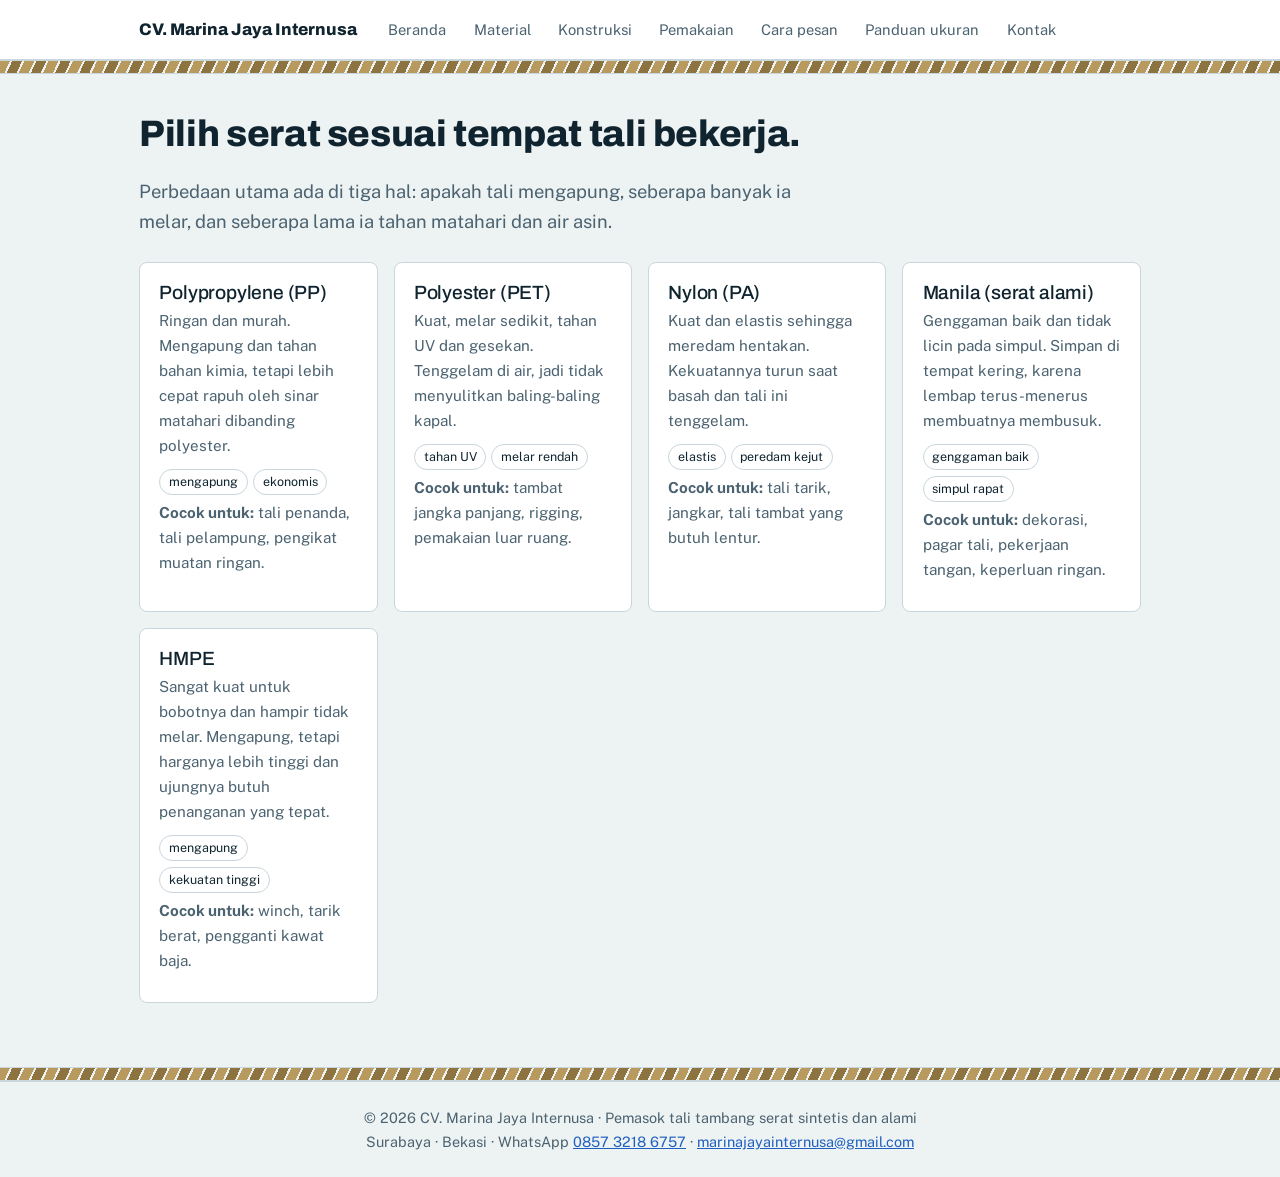
==== material.html @ 2a377799 "Add files via upload" ====
<!DOCTYPE html>
<html lang="id">
<head>
<meta charset="utf-8">
<meta name="viewport" content="width=device-width, initial-scale=1, viewport-fit=cover">
<title>Material – CV. Marina Jaya Internusa</title>
<link rel="preconnect" href="https://fonts.googleapis.com">
<link rel="stylesheet" href="https://fonts.googleapis.com/css2?family=Archivo:wght@500;800&family=Public+Sans:wght@400;600&display=swap">
<link rel="stylesheet" href="style.css">
</head>
<body data-page="material.html">
<header><div class="bar">
<a class="brand" href="index.html">CV. Marina Jaya Internusa</a>
<nav aria-label="Menu utama">
<a href="index.html">Beranda</a><a href="material.html">Material</a><a href="konstruksi.html">Konstruksi</a><a href="pemakaian.html">Pemakaian</a><a href="cara-pesan.html">Cara pesan</a><a href="panduan.html">Panduan ukuran</a><a href="kontak.html">Kontak</a>
</nav></div></header>
<div class="rope" aria-hidden="true"></div>
<main>
<section class="page">
<h2>Pilih serat sesuai tempat tali bekerja.</h2>
<p class="lead">Perbedaan utama ada di tiga hal: apakah tali mengapung, seberapa banyak ia melar, dan seberapa lama ia tahan matahari dan air asin.</p>
<div class="grid">
<div class="card"><h3>Polypropylene (PP)</h3><p>Ringan dan murah. Mengapung dan tahan bahan kimia, tetapi lebih cepat rapuh oleh sinar matahari dibanding polyester.</p><span class="tag">mengapung</span><span class="tag">ekonomis</span><p><b>Cocok untuk:</b> tali penanda, tali pelampung, pengikat muatan ringan.</p></div>
<div class="card"><h3>Polyester (PET)</h3><p>Kuat, melar sedikit, tahan UV dan gesekan. Tenggelam di air, jadi tidak menyulitkan baling-baling kapal.</p><span class="tag">tahan UV</span><span class="tag">melar rendah</span><p><b>Cocok untuk:</b> tambat jangka panjang, rigging, pemakaian luar ruang.</p></div>
<div class="card"><h3>Nylon (PA)</h3><p>Kuat dan elastis sehingga meredam hentakan. Kekuatannya turun saat basah dan tali ini tenggelam.</p><span class="tag">elastis</span><span class="tag">peredam kejut</span><p><b>Cocok untuk:</b> tali tarik, jangkar, tali tambat yang butuh lentur.</p></div>
<div class="card"><h3>Manila (serat alami)</h3><p>Genggaman baik dan tidak licin pada simpul. Simpan di tempat kering, karena lembap terus-menerus membuatnya membusuk.</p><span class="tag">genggaman baik</span><span class="tag">simpul rapat</span><p><b>Cocok untuk:</b> dekorasi, pagar tali, pekerjaan tangan, keperluan ringan.</p></div>
<div class="card"><h3>HMPE</h3><p>Sangat kuat untuk bobotnya dan hampir tidak melar. Mengapung, tetapi harganya lebih tinggi dan ujungnya butuh penanganan yang tepat.</p><span class="tag">mengapung</span><span class="tag">kekuatan tinggi</span><p><b>Cocok untuk:</b> winch, tarik berat, pengganti kawat baja.</p></div>
</div>
</section>
</main>
<div class="rope" aria-hidden="true"></div>
<footer>© 2026 CV. Marina Jaya Internusa · Pemasok tali tambang serat sintetis dan alami<br>Surabaya · Bekasi · WhatsApp <a href="https://wa.me/6285732186757" target="_blank" rel="noopener">0857 3218 6757</a> · <a href="mailto:marinajayainternusa@gmail.com">marinajayainternusa@gmail.com</a></footer>
<script src="script.js"></script>
</body>
</html>
---- style.css ----
:root{--bg:#edf2f3;--surface:#fff;--ink:#10242f;--muted:#4b6270;--line:#c9d6db;--accent:#1f5fbf;--accent-ink:#fff;--hemp:#b89a5e;
color-scheme:light;box-sizing:border-box;padding-top:env(safe-area-inset-top,0px);padding-bottom:env(safe-area-inset-bottom,0px)}
@media (prefers-color-scheme:dark){:root:not([data-theme="light"]){--bg:#0d1b24;--surface:#14293a;--ink:#e8f0f3;--muted:#9bb2bf;--line:#264256;--accent:#6aa3f5;--accent-ink:#0d1b24;color-scheme:dark}}
:root[data-theme="dark"]{--bg:#0d1b24;--surface:#14293a;--ink:#e8f0f3;--muted:#9bb2bf;--line:#264256;--accent:#6aa3f5;--accent-ink:#0d1b24;color-scheme:dark}
html{scroll-padding-top:env(safe-area-inset-top,0px)}
*,*::before,*::after{box-sizing:border-box}
body{margin:0;background:var(--bg);color:var(--ink);font:400 1rem/1.65 "Public Sans",system-ui,sans-serif}
h1,h2,h3{font-family:Archivo,"Arial Narrow",sans-serif;line-height:1.1;margin:0 0 .6em;letter-spacing:-.01em}
h1{font-weight:800;font-size:clamp(2.2rem,7vw,4rem);max-width:15ch}
h2{font-weight:800;font-size:clamp(1.6rem,4vw,2.3rem)}
h3{font-weight:500;font-size:1.2rem}
p{max-width:64ch;margin:0 0 1em}
a{color:var(--accent)}
:focus-visible{outline:3px solid var(--accent);outline-offset:2px}
body::before{content:"";position:fixed;inset:0 0 auto;height:env(safe-area-inset-top,0px);background:var(--surface);z-index:11}
header{position:sticky;top:env(safe-area-inset-top,0px);z-index:10;background:var(--surface);border-bottom:1px solid var(--line)}
.bar{max-width:1040px;margin:0 auto;padding:.7rem 1.2rem;display:flex;align-items:center;gap:1.2rem}
.brand{font:800 1.05rem Archivo,sans-serif;color:var(--ink);text-decoration:none;white-space:nowrap}
nav{display:flex;gap:.2rem;overflow-x:auto;scrollbar-width:none}
nav a{padding:.4rem .75rem;border-radius:99px;text-decoration:none;color:var(--muted);font-size:.92rem;white-space:nowrap}
nav a[aria-current="page"]{background:var(--ink);color:var(--bg)}
.rope{height:14px;background:repeating-linear-gradient(115deg,var(--hemp) 0 9px,transparent 9px 11px,#8c7340 11px 20px,transparent 20px 22px);border-block:1px solid var(--line)}
main{max-width:1040px;margin:0 auto;padding:2.5rem 1.2rem 4rem}
.lead{font-size:1.15rem;color:var(--muted)}
.btns{display:flex;flex-wrap:wrap;gap:.7rem;margin-top:1.5rem}
.btn{display:inline-block;padding:.75rem 1.3rem;border-radius:6px;font-weight:600;text-decoration:none;background:var(--accent);color:var(--accent-ink);border:2px solid var(--accent);cursor:pointer;font-family:inherit;font-size:1rem}
.btn.alt{background:transparent;color:var(--ink);border-color:var(--ink)}
.grid{display:grid;grid-template-columns:repeat(auto-fit,minmax(230px,1fr));gap:1rem;margin-top:1.5rem}
.card{background:var(--surface);border:1px solid var(--line);border-radius:8px;padding:1.2rem}
.card h3{margin-bottom:.3rem}
.card p{margin:0 0 .6rem;font-size:.95rem;color:var(--muted)}
.tag{display:inline-block;font-size:.78rem;padding:.1rem .55rem;border:1px solid var(--line);border-radius:99px;margin:0 .3rem .3rem 0}
.use{border-top:4px solid var(--accent);border-radius:0 0 8px 8px}
dl{margin:1.5rem 0 0;display:grid;gap:.8rem}
dl div{display:grid;grid-template-columns:4.5rem 1fr;gap:1rem;background:var(--surface);border:1px solid var(--line);border-radius:8px;padding:1rem}
dt{font:800 1.5rem Archivo,sans-serif;color:var(--accent)}
dd{margin:0}
ol.steps{list-style:none;padding:0;margin:1.5rem 0 0;counter-reset:s;display:grid;gap:.8rem}
ol.steps li{counter-increment:s;background:var(--surface);border:1px solid var(--line);border-radius:8px;padding:1rem 1rem 1rem 4rem;position:relative}
ol.steps li::before{content:counter(s);position:absolute;left:1rem;top:.8rem;width:2.2rem;height:2.2rem;border-radius:50%;background:var(--ink);color:var(--bg);display:grid;place-items:center;font:800 1rem Archivo,sans-serif}
ol.steps h3{margin:0 0 .2rem}ol.steps p{margin:0;color:var(--muted)}
.scroll{overflow-x:auto;margin-top:1.5rem}
table{border-collapse:collapse;width:100%;min-width:560px;background:var(--surface)}
th,td{text-align:left;padding:.7rem .9rem;border:1px solid var(--line);font-size:.93rem}
th{font-family:Archivo,sans-serif;font-weight:800}
form{display:grid;gap:1rem;max-width:560px;margin-top:1.5rem}
label{display:grid;gap:.3rem;font-weight:600;font-size:.92rem}
input,select,textarea{font:inherit;padding:.65rem .75rem;border:1px solid var(--line);border-radius:6px;background:var(--surface);color:var(--ink)}
.two{display:grid;grid-template-columns:1fr 1fr;gap:1rem}
pre{white-space:pre-wrap;background:var(--surface);border:1px dashed var(--line);border-radius:8px;padding:1rem;font:inherit;margin:0}
footer{border-top:1px solid var(--line);padding:1.5rem 1.2rem;text-align:center;color:var(--muted);font-size:.9rem}
@media (max-width:520px){.two{grid-template-columns:1fr}.bar{flex-direction:column;align-items:flex-start;gap:.3rem}}
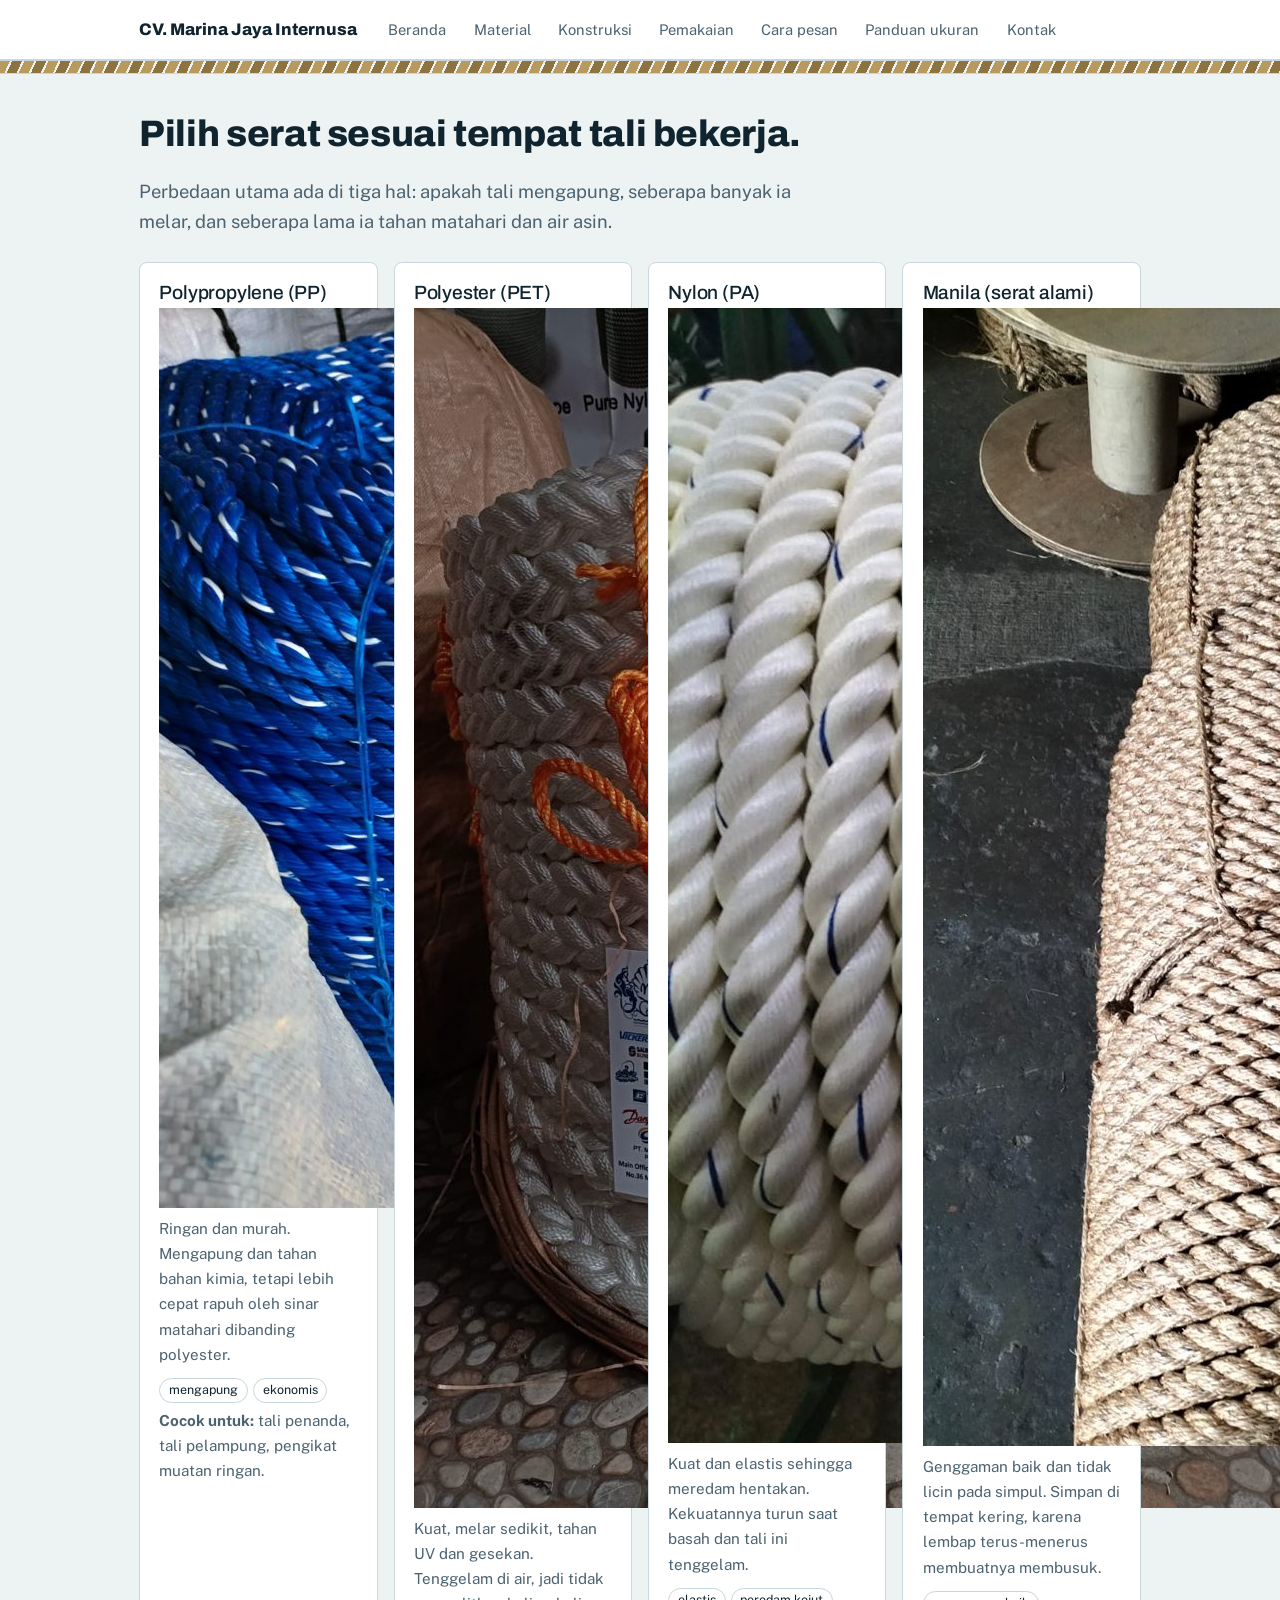
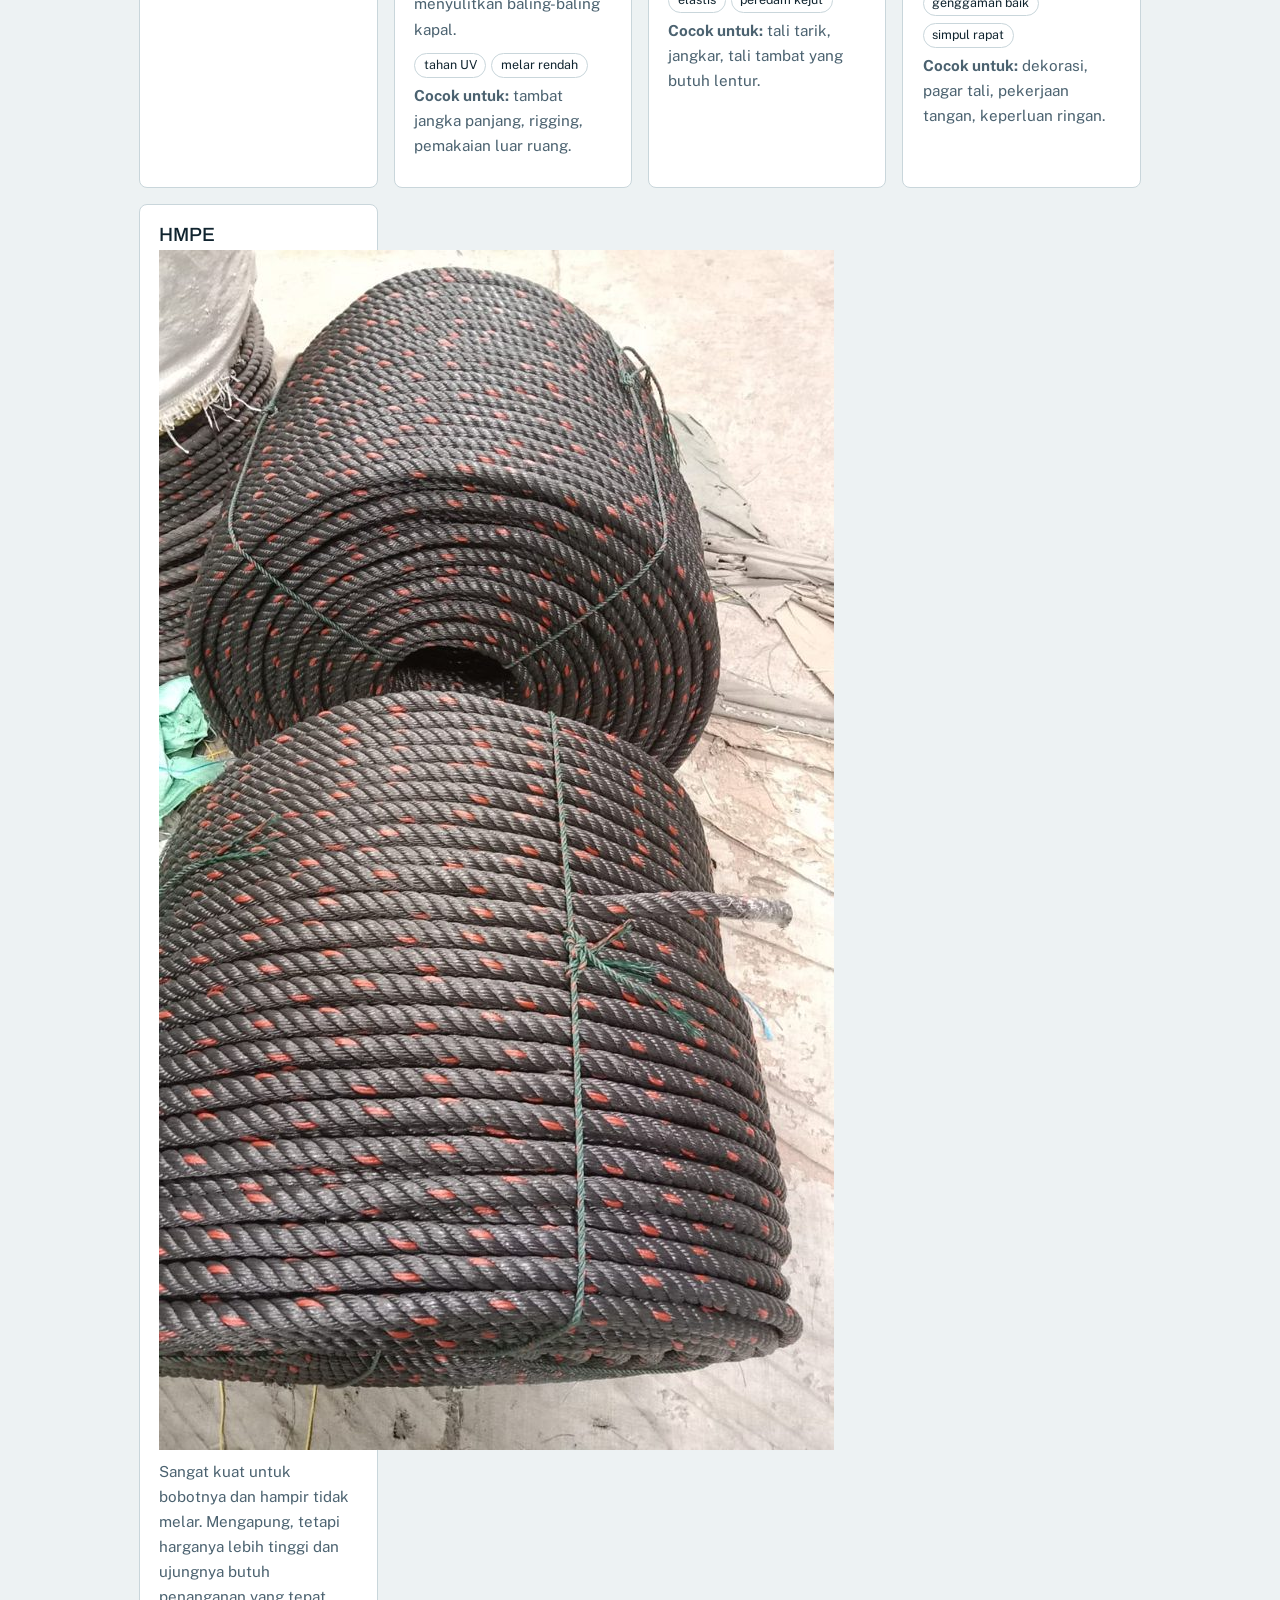
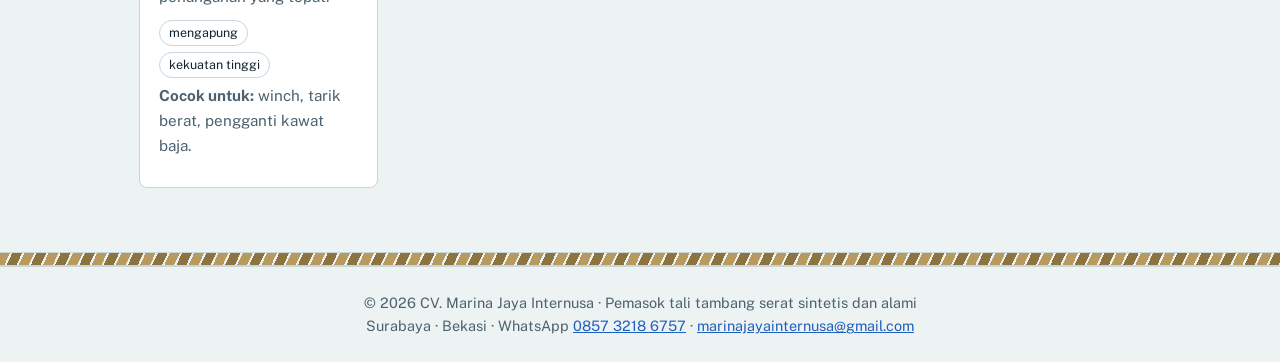
==== commit 52fd136d: "Add files via upload" ====
--- a/material.html
+++ b/material.html
@@ -20,11 +20,11 @@
 <h2>Pilih serat sesuai tempat tali bekerja.</h2>
 <p class="lead">Perbedaan utama ada di tiga hal: apakah tali mengapung, seberapa banyak ia melar, dan seberapa lama ia tahan matahari dan air asin.</p>
 <div class="grid">
-<div class="card"><h3>Polypropylene (PP)</h3><p>Ringan dan murah. Mengapung dan tahan bahan kimia, tetapi lebih cepat rapuh oleh sinar matahari dibanding polyester.</p><span class="tag">mengapung</span><span class="tag">ekonomis</span><p><b>Cocok untuk:</b> tali penanda, tali pelampung, pengikat muatan ringan.</p></div>
-<div class="card"><h3>Polyester (PET)</h3><p>Kuat, melar sedikit, tahan UV dan gesekan. Tenggelam di air, jadi tidak menyulitkan baling-baling kapal.</p><span class="tag">tahan UV</span><span class="tag">melar rendah</span><p><b>Cocok untuk:</b> tambat jangka panjang, rigging, pemakaian luar ruang.</p></div>
-<div class="card"><h3>Nylon (PA)</h3><p>Kuat dan elastis sehingga meredam hentakan. Kekuatannya turun saat basah dan tali ini tenggelam.</p><span class="tag">elastis</span><span class="tag">peredam kejut</span><p><b>Cocok untuk:</b> tali tarik, jangkar, tali tambat yang butuh lentur.</p></div>
-<div class="card"><h3>Manila (serat alami)</h3><p>Genggaman baik dan tidak licin pada simpul. Simpan di tempat kering, karena lembap terus-menerus membuatnya membusuk.</p><span class="tag">genggaman baik</span><span class="tag">simpul rapat</span><p><b>Cocok untuk:</b> dekorasi, pagar tali, pekerjaan tangan, keperluan ringan.</p></div>
-<div class="card"><h3>HMPE</h3><p>Sangat kuat untuk bobotnya dan hampir tidak melar. Mengapung, tetapi harganya lebih tinggi dan ujungnya butuh penanganan yang tepat.</p><span class="tag">mengapung</span><span class="tag">kekuatan tinggi</span><p><b>Cocok untuk:</b> winch, tarik berat, pengganti kawat baja.</p></div>
+<div class="card"><h3>Polypropylene (PP)</h3><img src="tali-polypropylene.jpg" alt="Gulungan tali polypropylene biru tiga untai puntir dengan benang penanda putih" loading="lazy"><p>Ringan dan murah. Mengapung dan tahan bahan kimia, tetapi lebih cepat rapuh oleh sinar matahari dibanding polyester.</p><span class="tag">mengapung</span><span class="tag">ekonomis</span><p><b>Cocok untuk:</b> tali penanda, tali pelampung, pengikat muatan ringan.</p></div>
+<div class="card"><h3>Polyester (PET)</h3><img src="tali-polyester.jpg" alt="Gulungan tali polyester putih anyaman dengan label CV. Marina Jaya Internusa" loading="lazy" style="object-position:50% 70%"><p>Kuat, melar sedikit, tahan UV dan gesekan. Tenggelam di air, jadi tidak menyulitkan baling-baling kapal.</p><span class="tag">tahan UV</span><span class="tag">melar rendah</span><p><b>Cocok untuk:</b> tambat jangka panjang, rigging, pemakaian luar ruang.</p></div>
+<div class="card"><h3>Nylon (PA)</h3><img src="tali-nylon.jpg" alt="Gulungan tali nylon putih tiga untai puntir dengan benang penanda biru" loading="lazy"><p>Kuat dan elastis sehingga meredam hentakan. Kekuatannya turun saat basah dan tali ini tenggelam.</p><span class="tag">elastis</span><span class="tag">peredam kejut</span><p><b>Cocok untuk:</b> tali tarik, jangkar, tali tambat yang butuh lentur.</p></div>
+<div class="card"><h3>Manila (serat alami)</h3><img src="tali-manila.jpg" alt="Gulungan tali manila berwarna cokelat keemasan di gudang" loading="lazy"><p>Genggaman baik dan tidak licin pada simpul. Simpan di tempat kering, karena lembap terus-menerus membuatnya membusuk.</p><span class="tag">genggaman baik</span><span class="tag">simpul rapat</span><p><b>Cocok untuk:</b> dekorasi, pagar tali, pekerjaan tangan, keperluan ringan.</p></div>
+<div class="card"><h3>HMPE</h3><img src="tali-hmpe.jpg" alt="Gulungan tali hitam tiga untai puntir dengan benang penanda merah" loading="lazy" style="object-position:50% 60%"><p>Sangat kuat untuk bobotnya dan hampir tidak melar. Mengapung, tetapi harganya lebih tinggi dan ujungnya butuh penanganan yang tepat.</p><span class="tag">mengapung</span><span class="tag">kekuatan tinggi</span><p><b>Cocok untuk:</b> winch, tarik berat, pengganti kawat baja.</p></div>
 </div>
 </section>
 </main>
